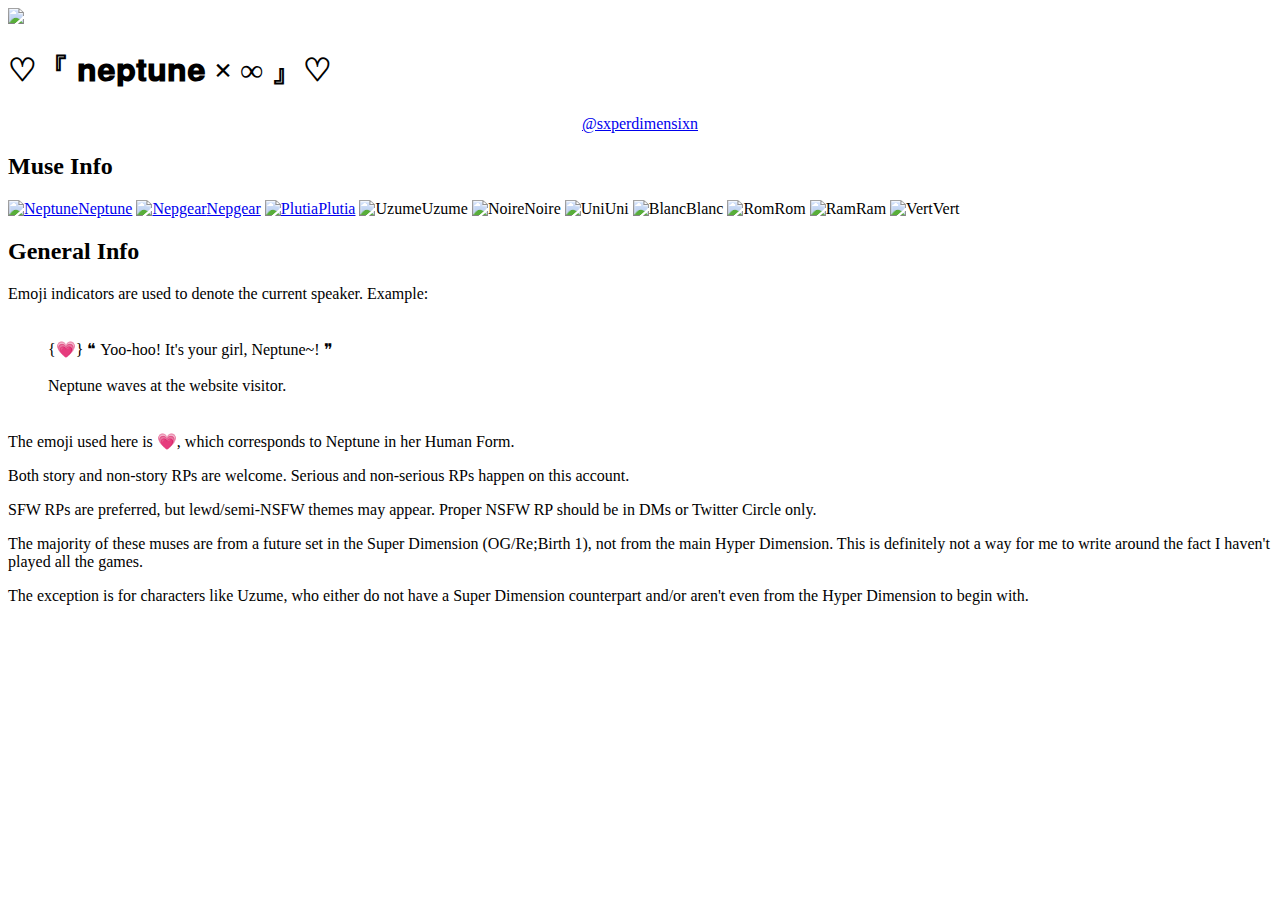
==== index.html @ 05b67f5f "Added info about NEXT Purple" ====
<!DOCTYPE html>
<html>
    <head>
        <meta name="viewport" content="width=device-width, initial-scale=1" />
        <title>♡『 𝐧𝐞𝐩𝐭𝐮𝐧𝐞 × ∞ 』♡</title>
        <link rel="stylesheet" href="style.css">
    </head>
    <body>
        <img class="pfp" src="https://pbs.twimg.com/profile_images/1629533262279213057/iQdub01k_400x400.png">
        <h1>♡『 𝐧𝐞𝐩𝐭𝐮𝐧𝐞 × ∞ 』♡</h1>
        <p align="center"><a href="https://twitter.com/sxperdimensixn">@sxperdimensixn</a></p>
        <h2>Muse Info</h2>
        <a href="neptune.html" class="muse-link"><img src="neptune.webp" alt="Neptune">Neptune</a>
        <a href="nepgear.html" class="muse-link"><img src="nepgear.webp" alt="Nepgear">Nepgear</a>
        <a href="plutia.html" class="muse-link"><img src="plutia.jpg" alt="Plutia">Plutia</a>
        <a class="muse-link"><img src="uzume.webp" alt="Uzume">Uzume</a>
        <a class="muse-link"><img src="noire.webp" alt="Noire">Noire</a>
        <a class="muse-link"><img src="uni.webp" alt="Uni">Uni</a>
        <a class="muse-link"><img src="blanc.webp" alt="Blanc">Blanc</a>
        <a class="muse-link"><img src="rom.webp" alt="Rom">Rom</a>
        <a class="muse-link"><img src="ram.webp" alt="Ram">Ram</a>
        <a class="muse-link"><img src="vert.webp" alt="Vert">Vert</a>
        <h2>General Info</h2>
        <p>Emoji indicators are used to denote the current speaker. Example:</p>
        <blockquote>
            ㅤ<br>
            {💗} ❝ Yoo-hoo! It's your girl, Neptune~! ❞<br>
            <br>
            Neptune waves at the website visitor.<br>
            ㅤ
        </blockquote>
        <p>The emoji used here is 💗, which corresponds to Neptune in her Human Form.</p>
        <p>Both story and non-story RPs are welcome. Serious and non-serious RPs happen on this account.</p> 
        <p>SFW RPs are preferred, but lewd/semi-NSFW themes may appear. Proper NSFW RP should be in DMs or Twitter Circle only.</p> 
        <p>The majority of these muses are from a future set in the Super Dimension (OG/Re;Birth 1), not from the main Hyper Dimension. This is definitely not a way for me to write around the fact I haven't played all the games.</p>
        <p>The exception is for characters like Uzume, who either do not have a Super Dimension counterpart and/or aren't even from the Hyper Dimension to begin with.</p>
    </body>
</html>
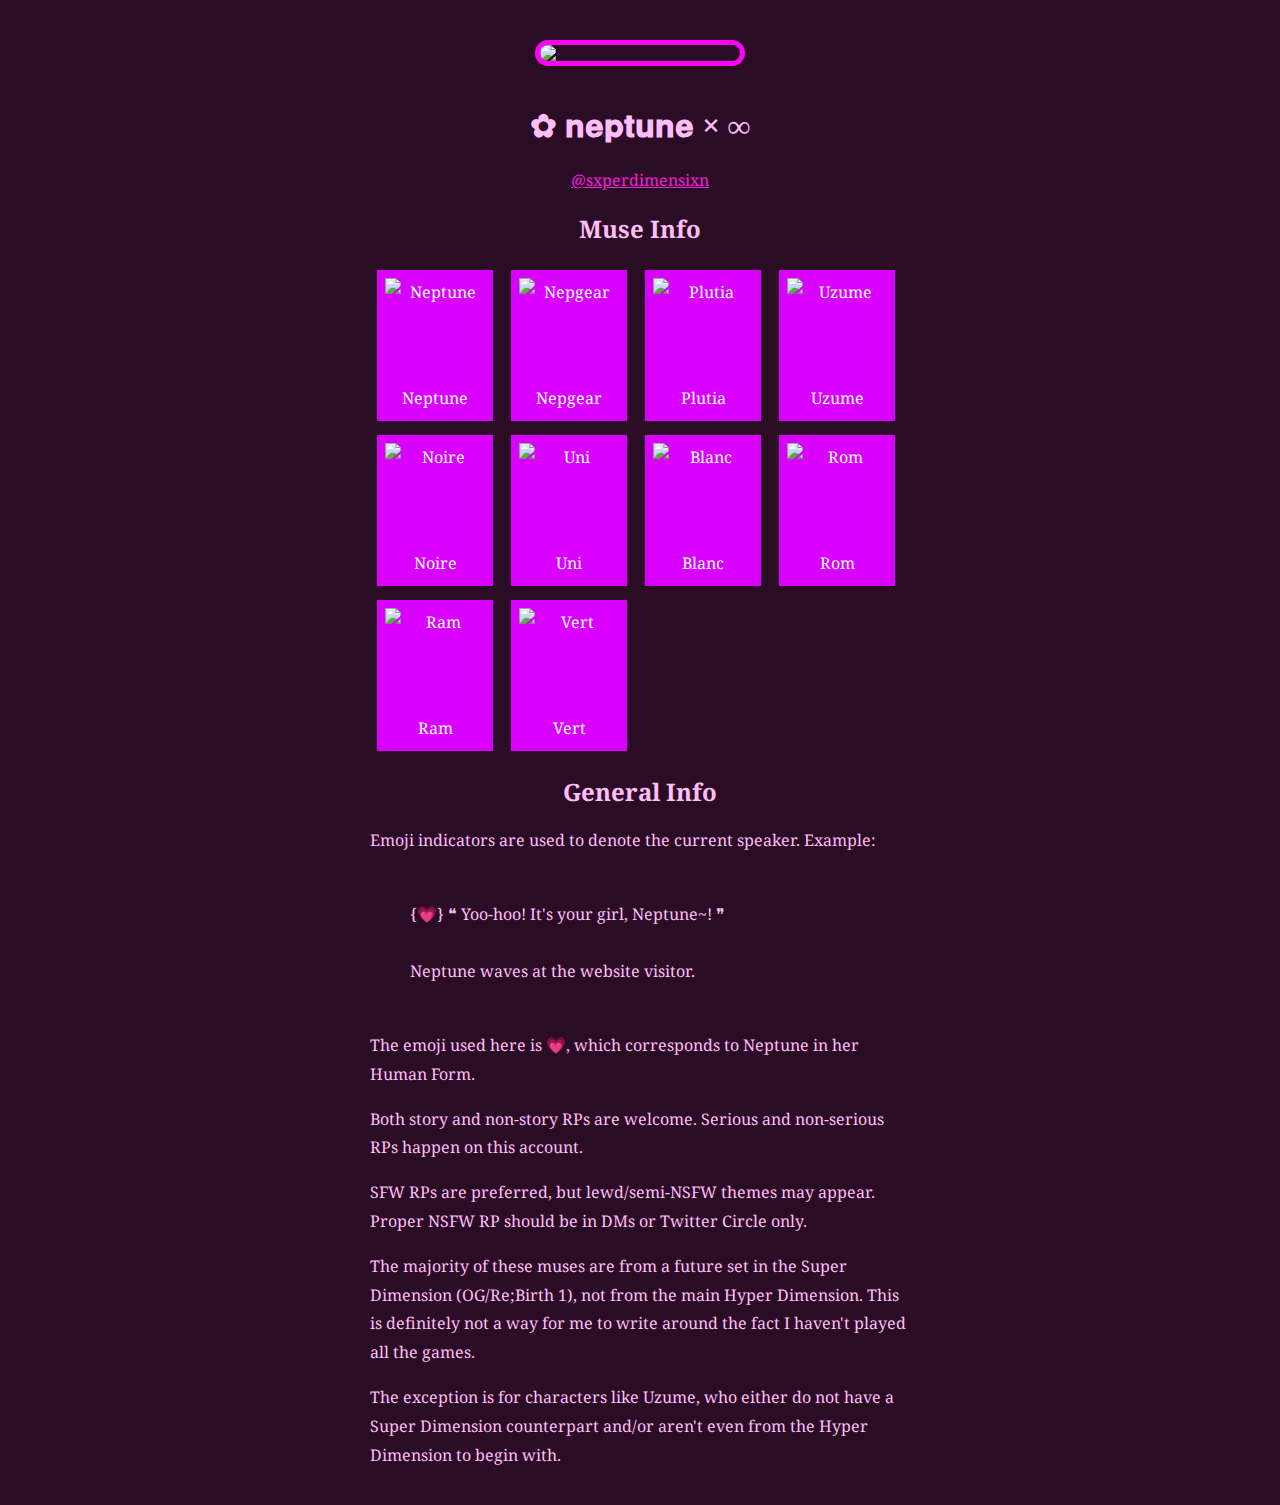
==== commit 0195761c: "Updated icon and CSS" ====
--- a/index.html
+++ b/index.html
@@ -2,12 +2,12 @@
 <html>
     <head>
         <meta name="viewport" content="width=device-width, initial-scale=1" />
-        <title>♡『 𝐧𝐞𝐩𝐭𝐮𝐧𝐞 × ∞ 』♡</title>
+        <title>✿ 𝐧𝐞𝐩𝐭𝐮𝐧𝐞 × ∞</title>
         <link rel="stylesheet" href="style.css">
     </head>
     <body>
         <img class="pfp" src="https://pbs.twimg.com/profile_images/1629533262279213057/iQdub01k_400x400.png">
-        <h1>♡『 𝐧𝐞𝐩𝐭𝐮𝐧𝐞 × ∞ 』♡</h1>
+        <h1>✿ 𝐧𝐞𝐩𝐭𝐮𝐧𝐞 × ∞</h1>
         <p align="center"><a href="https://twitter.com/sxperdimensixn">@sxperdimensixn</a></p>
         <h2>Muse Info</h2>
         <a href="neptune.html" class="muse-link"><img src="neptune.webp" alt="Neptune">Neptune</a>
--- a/style.css
+++ b/style.css
@@ -0,0 +1,71 @@
+@import url('https://fonts.googleapis.com/css2?family=Noto+Serif:ital,wght@0,400;0,700;1,400;1,700&display=swap');
+body {
+    color: #ffbef8;
+    background-color: #2b0c25;
+    margin: auto;
+    padding: 0 15px;
+    max-width: 540px;
+    font-family: 'Noto Serif';
+    line-height: 1.8;
+    padding-bottom: 20px;
+}
+a {
+    color: #f71fde;
+}
+h1, h2, h3, h4 {
+    text-align: center;
+}
+h1, h2 { 
+    line-height: 1.2;
+}
+.pfp {
+    width: 200px;
+    margin: 40px auto;
+    display: block;
+    border-radius: 125px;
+    border: 5px solid #ff00fb;
+}
+.muse-link {
+    color: white;
+    background-color: #d900ff;
+    padding: 8px;
+    margin: 7px;
+    display: inline-block;
+    text-align: center;
+    text-decoration: none;
+    max-width: 120px;
+    transition: background-color .2s;
+}
+.muse-link:hover {
+    background-color: #c115ca;
+}
+.muse-link img {
+    width: 100px;
+    height: 100px;
+    padding-bottom: 6px;
+    display: block;
+}
+
+.full-width {
+    width: 100%;
+    height: 150px;
+    object-fit: cover;
+}
+
+@media (max-width: 562px) {
+    .muse-link {
+        padding: auto;
+        margin: 5% auto;
+        width: 100%;
+        max-width: 95%;
+        display: block;
+    }
+    .muse-link img {
+        width: 100%;
+        max-width: 100%;
+        height: 170px;
+        padding-bottom: 6px;
+        display: block;
+        object-fit: cover;
+    }
+}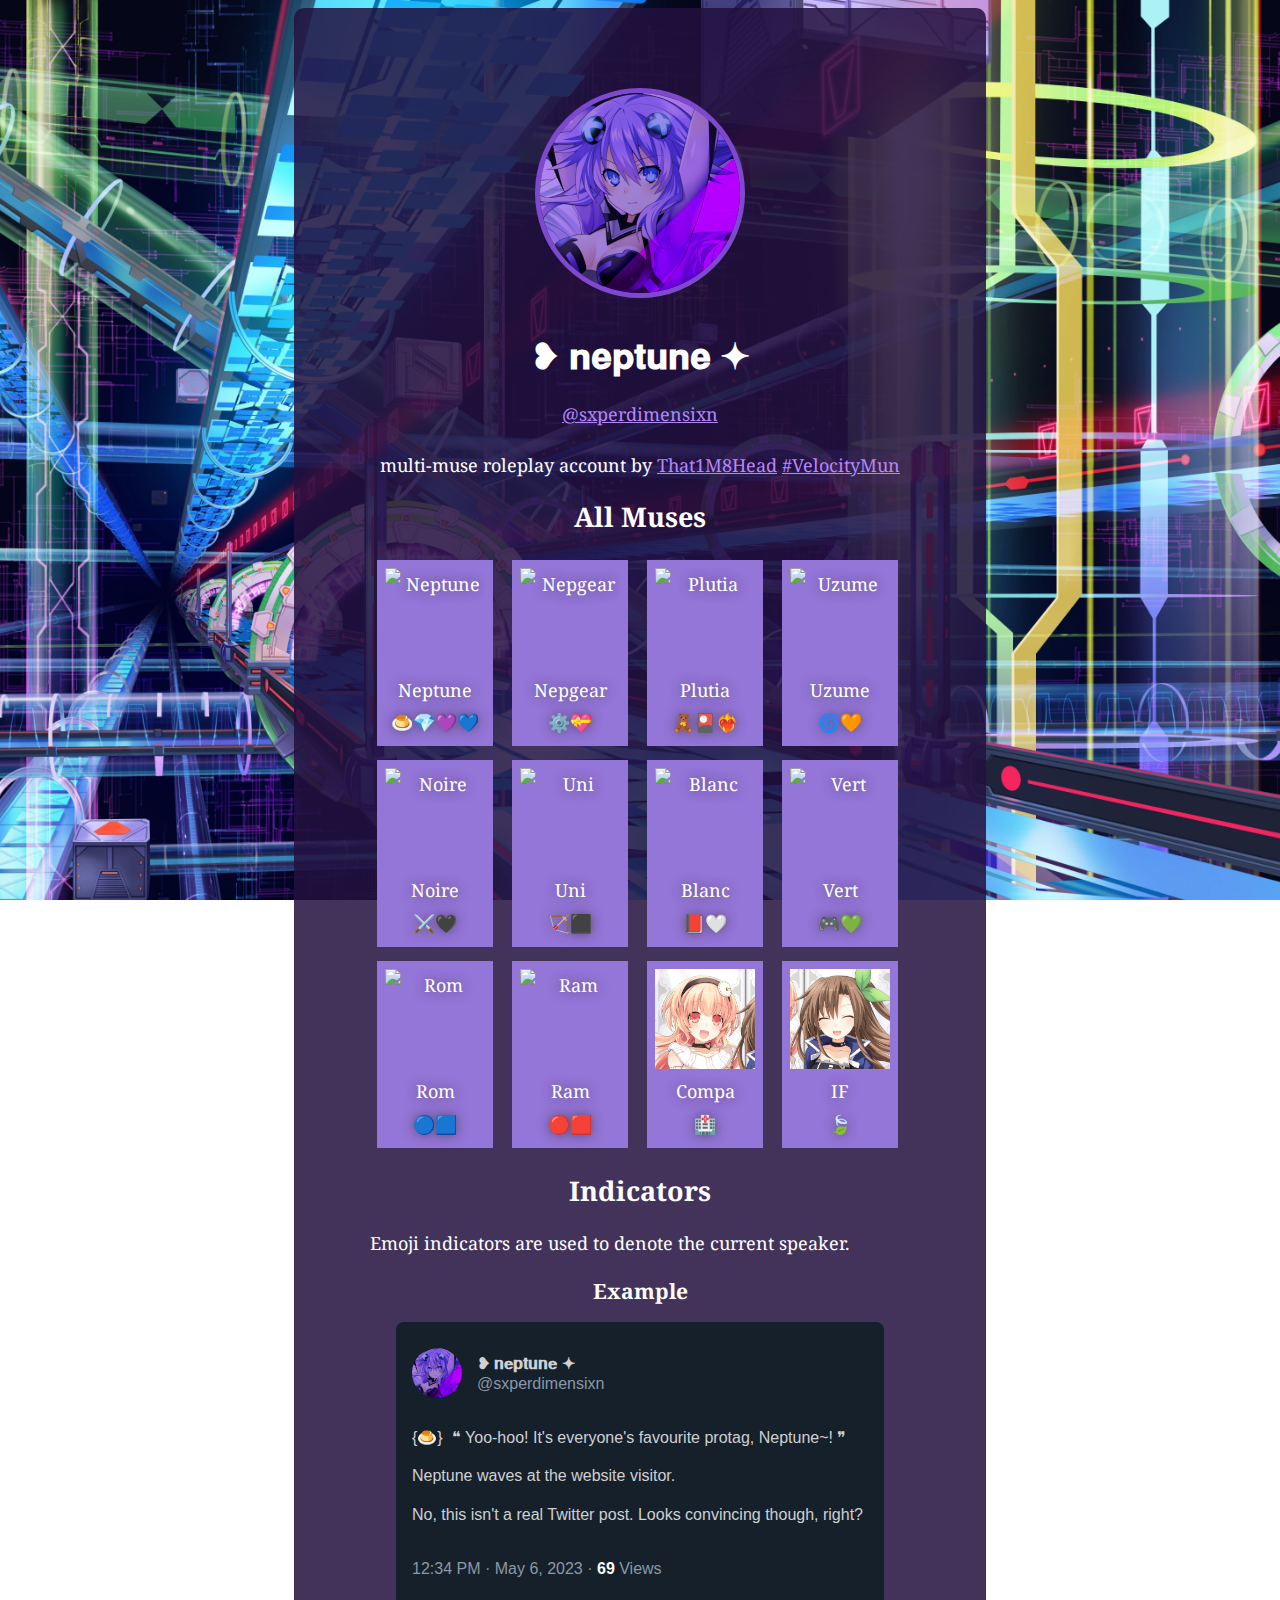
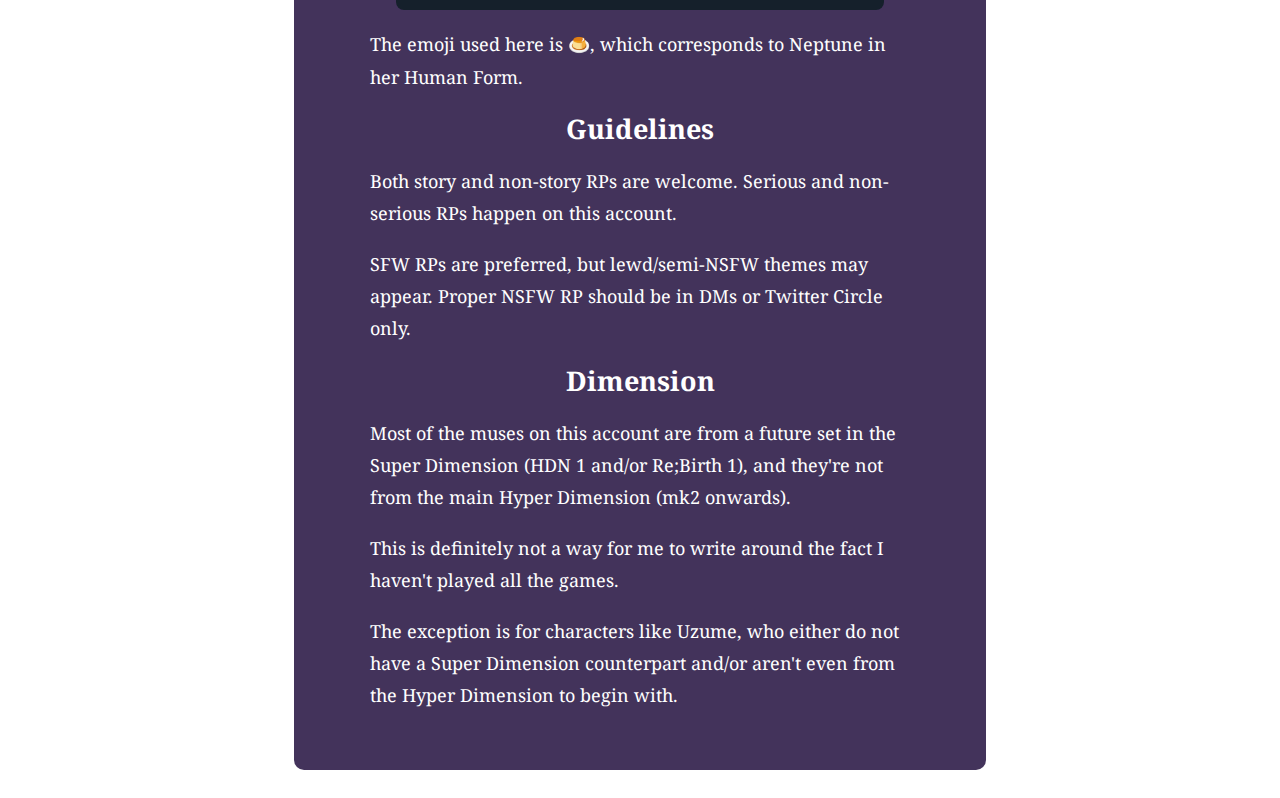
==== commit 270e4460: "Massive CSS styling update" ====
--- a/index.html
+++ b/index.html
@@ -1,38 +1,58 @@
-<!DOCTYPE html>
-<html>
-    <head>
-        <meta name="viewport" content="width=device-width, initial-scale=1" />
-        <title>✿ 𝐧𝐞𝐩𝐭𝐮𝐧𝐞 × ∞</title>
-        <link rel="stylesheet" href="style.css">
-    </head>
-    <body>
-        <img class="pfp" src="https://pbs.twimg.com/profile_images/1629533262279213057/iQdub01k_400x400.png">
-        <h1>✿ 𝐧𝐞𝐩𝐭𝐮𝐧𝐞 × ∞</h1>
-        <p align="center"><a href="https://twitter.com/sxperdimensixn">@sxperdimensixn</a></p>
-        <h2>Muse Info</h2>
-        <a href="neptune.html" class="muse-link"><img src="neptune.webp" alt="Neptune">Neptune</a>
-        <a href="nepgear.html" class="muse-link"><img src="nepgear.webp" alt="Nepgear">Nepgear</a>
-        <a href="plutia.html" class="muse-link"><img src="plutia.jpg" alt="Plutia">Plutia</a>
-        <a class="muse-link"><img src="uzume.webp" alt="Uzume">Uzume</a>
-        <a class="muse-link"><img src="noire.webp" alt="Noire">Noire</a>
-        <a class="muse-link"><img src="uni.webp" alt="Uni">Uni</a>
-        <a class="muse-link"><img src="blanc.webp" alt="Blanc">Blanc</a>
-        <a class="muse-link"><img src="rom.webp" alt="Rom">Rom</a>
-        <a class="muse-link"><img src="ram.webp" alt="Ram">Ram</a>
-        <a class="muse-link"><img src="vert.webp" alt="Vert">Vert</a>
-        <h2>General Info</h2>
-        <p>Emoji indicators are used to denote the current speaker. Example:</p>
-        <blockquote>
-            ㅤ<br>
-            {💗} ❝ Yoo-hoo! It's your girl, Neptune~! ❞<br>
-            <br>
-            Neptune waves at the website visitor.<br>
-            ㅤ
-        </blockquote>
-        <p>The emoji used here is 💗, which corresponds to Neptune in her Human Form.</p>
-        <p>Both story and non-story RPs are welcome. Serious and non-serious RPs happen on this account.</p> 
-        <p>SFW RPs are preferred, but lewd/semi-NSFW themes may appear. Proper NSFW RP should be in DMs or Twitter Circle only.</p> 
-        <p>The majority of these muses are from a future set in the Super Dimension (OG/Re;Birth 1), not from the main Hyper Dimension. This is definitely not a way for me to write around the fact I haven't played all the games.</p>
-        <p>The exception is for characters like Uzume, who either do not have a Super Dimension counterpart and/or aren't even from the Hyper Dimension to begin with.</p>
-    </body>
+<!DOCTYPE html>
+<html>
+    <head>
+        <meta name="viewport" content="width=device-width, initial-scale=1" />
+        <title>❥ 𝐧𝐞𝐩𝐭𝐮𝐧𝐞 ✦</title>
+        <link rel="stylesheet" href="style.css">
+        <link rel="icon" href="sxperdimensixn.png">
+    </head>
+    <body>
+        <div class="content">
+            <img class="pfp" src="sxperdimensixn.png">
+            <h1>❥ 𝐧𝐞𝐩𝐭𝐮𝐧𝐞 ✦</h1>
+            <p align="center"><a href="https://twitter.com/sxperdimensixn">@sxperdimensixn</a></p>
+            <p align="center">multi-muse roleplay account by <a href="https://that1m8head.github.io">That1M8Head</a> <a href="https://twitter.com/search?q=%23VelocityMun&src=hashtag_click">#VelocityMun</a></p>
+            <h2>All Muses</h2>
+            <a href="neptune.html" class="muse-link"><img src="neptune.webp" alt="Neptune">Neptune<br>🍮💎💜💙</a>
+            <a href="nepgear.html" class="muse-link"><img src="nepgear.webp" alt="Nepgear">Nepgear<br>⚙️💝</a>
+            <a href="plutia.html" class="muse-link"><img src="plutia.jpg" alt="Plutia">Plutia<br>🧸🎴❤️‍🔥</a>
+            <a class="muse-link"><img src="uzume.webp" alt="Uzume">Uzume<br>🌀🧡</a>
+            <a class="muse-link"><img src="noire.webp" alt="Noire">Noire<br>⚔️🖤</a>
+            <a class="muse-link"><img src="uni.webp" alt="Uni">Uni<br>🏹⬛</a>
+            <a class="muse-link"><img src="blanc.webp" alt="Blanc">Blanc<br>📕🤍</a>
+            <a class="muse-link"><img src="vert.webp" alt="Vert">Vert<br>🎮💚</a>
+            <a class="muse-link"><img src="rom.webp" alt="Rom">Rom<br>🔵🟦</a>
+            <a class="muse-link"><img src="ram.webp" alt="Ram">Ram<br>🔴🟥</a>
+            <a class="muse-link"><img src="compa.webp" alt="Compa">Compa<br>🏥</a>
+            <a class="muse-link"><img src="iffy.webp" alt="IF">IF<br>🍃</a>
+            <h2>Indicators</h2>
+            <p>Emoji indicators are used to denote the current speaker.</p>
+            <h3>Example</h3>
+            <blockquote class="example">
+                <img src="sxperdimensixn.png" style="float:left; width: 50px; vertical-align: middle; margin: 10px 15px 10px 0; border-radius: 100%; ">
+                <p>
+                    <span style="font-weight: bold;">❥ 𝐧𝐞𝐩𝐭𝐮𝐧𝐞 ✦</span><br>
+                    <span style="color:#8B98A5">@sxperdimensixn</span>
+                </p>
+                <p>
+                    ㅤ<br>
+                    {🍮}&nbsp;&nbsp;❝ Yoo-hoo! It's everyone's favourite protag, Neptune~! ❞<br>
+                    <br>
+                    Neptune waves at the website visitor.<br>
+                    <br>
+                    No, this isn't a real Twitter post. Looks convincing though, right?<br>
+                    ㅤ
+                </p>
+                <p id="datetime">12:34 PM · May 6, 2023 · <span>69</span> Views</p>
+            </blockquote>
+            <p>The emoji used here is 🍮, which corresponds to Neptune in her Human Form.</p>
+            <h2>Guidelines</h2>
+            <p>Both story and non-story RPs are welcome. Serious and non-serious RPs happen on this account.</p> 
+            <p>SFW RPs are preferred, but lewd/semi-NSFW themes may appear. Proper NSFW RP should be in DMs or Twitter Circle only.</p>
+            <h2>Dimension</h2>
+            <p>Most of the muses on this account are from a future set in the Super Dimension (HDN 1 and/or Re;Birth 1), and they're not from the main Hyper Dimension (mk2 onwards).</p>
+            <p>This is definitely not a way for me to write around the fact I haven't played all the games.</p>
+            <p>The exception is for characters like Uzume, who either do not have a Super Dimension counterpart and/or aren't even from the Hyper Dimension to begin with.</p>
+        </div>
+    </body>
 </html>--- a/style.css
+++ b/style.css
@@ -1,71 +1,98 @@
-@import url('https://fonts.googleapis.com/css2?family=Noto+Serif:ital,wght@0,400;0,700;1,400;1,700&display=swap');
-body {
-    color: #ffbef8;
-    background-color: #2b0c25;
-    margin: auto;
-    padding: 0 15px;
-    max-width: 540px;
-    font-family: 'Noto Serif';
-    line-height: 1.8;
-    padding-bottom: 20px;
-}
-a {
-    color: #f71fde;
-}
-h1, h2, h3, h4 {
-    text-align: center;
-}
-h1, h2 { 
-    line-height: 1.2;
-}
-.pfp {
-    width: 200px;
-    margin: 40px auto;
-    display: block;
-    border-radius: 125px;
-    border: 5px solid #ff00fb;
-}
-.muse-link {
-    color: white;
-    background-color: #d900ff;
-    padding: 8px;
-    margin: 7px;
-    display: inline-block;
-    text-align: center;
-    text-decoration: none;
-    max-width: 120px;
-    transition: background-color .2s;
-}
-.muse-link:hover {
-    background-color: #c115ca;
-}
-.muse-link img {
-    width: 100px;
-    height: 100px;
-    padding-bottom: 6px;
-    display: block;
-}
-
-.full-width {
-    width: 100%;
-    height: 150px;
-    object-fit: cover;
-}
-
-@media (max-width: 562px) {
-    .muse-link {
-        padding: auto;
-        margin: 5% auto;
-        width: 100%;
-        max-width: 95%;
-        display: block;
-    }
-    .muse-link img {
-        width: 100%;
-        max-width: 100%;
-        height: 170px;
-        padding-bottom: 6px;
-        display: block;
-        object-fit: cover;
-    }
+@import url('https://fonts.googleapis.com/css2?family=Noto+Serif:ital,wght@0,400;0,700;1,400;1,700&display=swap');
+body {
+    font-family: 'Noto Serif';
+    font-size: 18px;
+    line-height: 1.8;
+    padding-bottom: 20px;
+    background-image: url("Cyber_Space.PNG.webp");
+    background-attachment: fixed;
+    background-position: center;
+    background-size: cover;
+}
+
+.content {
+    color: #ffffff;
+    background-color: #23103fda;
+    margin: auto;
+    padding: 40px 6%;
+    max-width: 540px;
+    border-radius: 10px;
+}
+
+a {
+    color: #b686ff;
+}
+h1, h2, h3, h4 {
+    text-align: center;
+    line-height: 1;
+}
+.example {
+    font-family: sans-serif;
+    line-height: 1.2;
+    font-size: 16px;
+    color: #CFD0D1;
+    background-color: #15202B;
+    padding: 16px;
+    margin: auto 26px;
+    border-radius: 8px;
+}
+.example #datetime {
+    color: #8B98A5;
+}
+.example #datetime span {
+    color: #f7f9f9;
+    font-weight: bold;
+}
+.pfp {
+    width: 200px;
+    margin: 40px auto;
+    display: block;
+    border-radius: 125px;
+    border: 5px solid #7E49CE;
+}
+.muse-link {
+    color: white;
+    background-color: #9475D8;
+    padding: 8px;
+    margin: 7px;
+    display: inline-block;
+    text-align: center;
+    text-decoration: none;
+    max-width: 120px;
+    transition: background-color .2s;
+    text-shadow: 0px 0px 12px #353535a2;
+}
+.muse-link:hover {
+    background-color: #7835dd;
+}
+.muse-link img {
+    width: 100px;
+    height: 100px;
+    padding-bottom: 6px;
+    display: block;
+}
+
+.full-width {
+    width: 100%;
+    height: 150px;
+    object-fit: cover;
+    border-radius: 25px;
+}
+
+@media (max-width: 622px) {
+    .muse-link {
+        padding: auto;
+        margin: 5% auto;
+        width: 100%;
+        max-width: 95%;
+        display: block;
+    }
+    .muse-link img {
+        width: 100%;
+        max-width: 100%;
+        height: 170px;
+        padding-bottom: 6px;
+        display: block;
+        object-fit: cover;
+    }
 }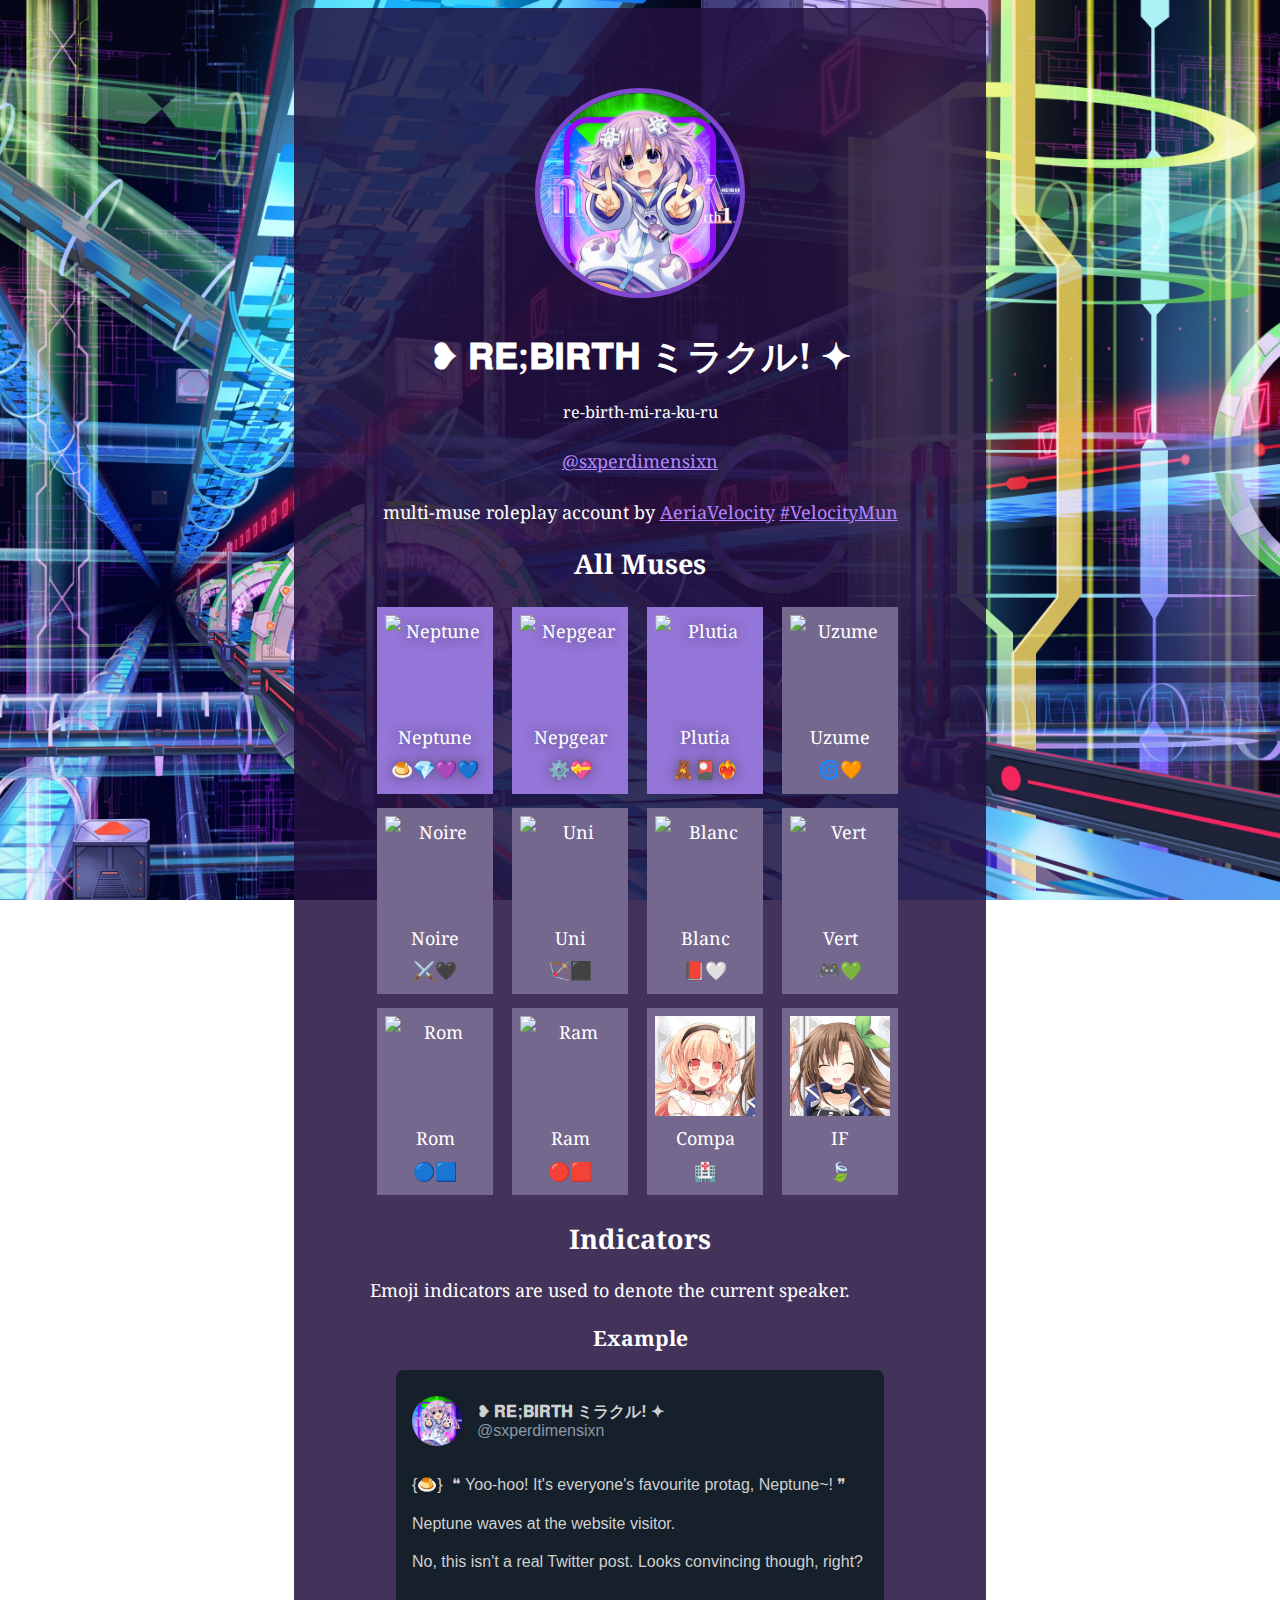
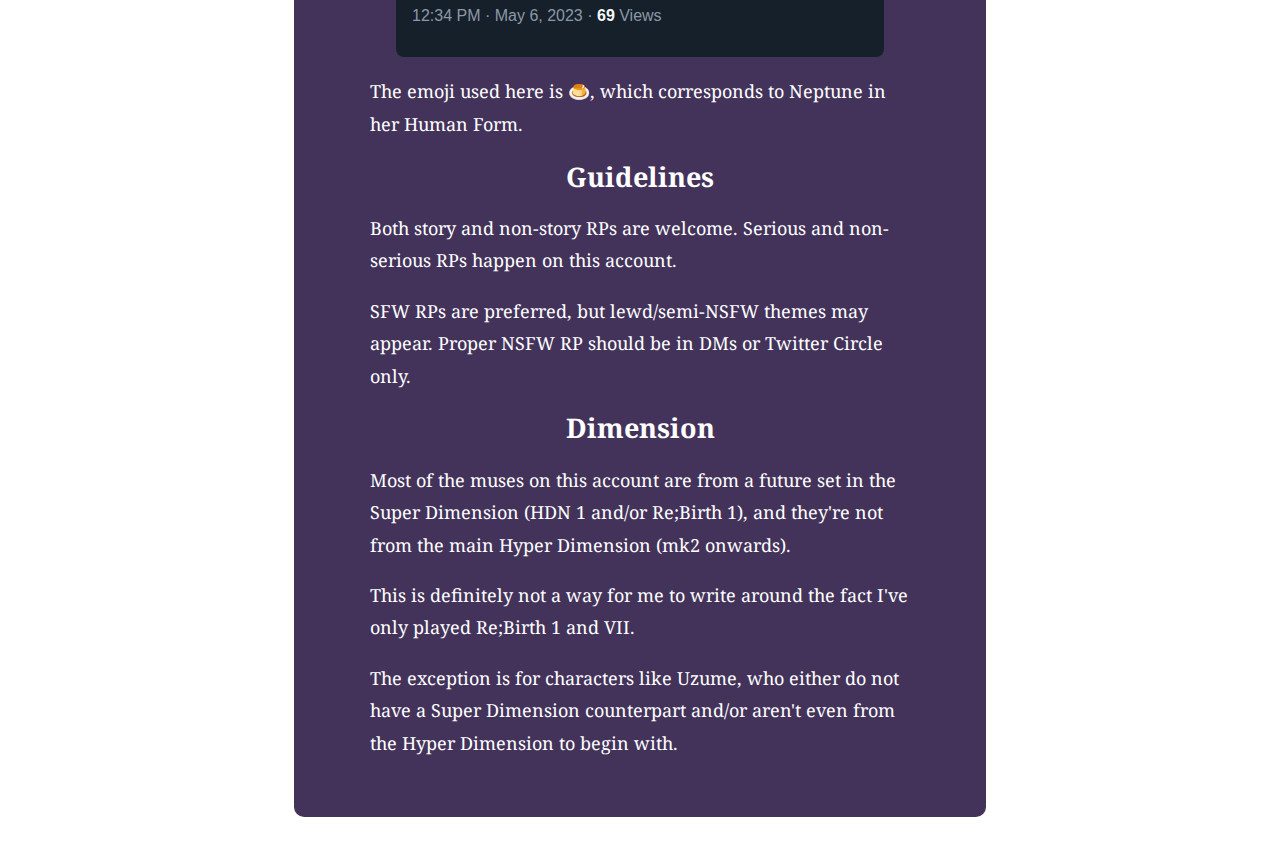
==== commit ca48ab9a: "Updated stuffs" ====
--- a/index.html
+++ b/index.html
@@ -2,36 +2,44 @@
 <html>
     <head>
         <meta name="viewport" content="width=device-width, initial-scale=1" />
-        <title>❥ 𝐧𝐞𝐩𝐭𝐮𝐧𝐞 ✦</title>
+        <meta property="og:title" content="@sxperdimensixn">
+        <meta property="og:description" content="The profile website for a Neptunia roleplay account.">
+        <meta property="og:image" content="http://aeriavelocity.github.io/neptune-profile/preview.png">
+        <meta property="og:url" content="http://aeriavelocity.github.io/neptune-profile/">
+        <meta property="og:type" content="website">
+        <meta property="og:site_name" content="@sxperdimensixn Online Profile">
+        <meta property="og:locale" content="en_GB">
+        <title>❥ 𝐑𝐄;𝐁𝐈𝐑𝐓𝐇 ミラクル! ✦</title>
         <link rel="stylesheet" href="style.css">
-        <link rel="icon" href="sxperdimensixn.png">
+        <link rel="icon" href="sxperdimensixn.jpg">
     </head>
     <body>
         <div class="content">
-            <img class="pfp" src="sxperdimensixn.png">
-            <h1>❥ 𝐧𝐞𝐩𝐭𝐮𝐧𝐞 ✦</h1>
+            <img class="pfp" src="sxperdimensixn.jpg">
+            <h1>❥ 𝐑𝐄;𝐁𝐈𝐑𝐓𝐇 ミラクル! ✦</h1>
+            <p align="center" style="font-size: 90%">re-birth-mi-ra-ku-ru</p>
             <p align="center"><a href="https://twitter.com/sxperdimensixn">@sxperdimensixn</a></p>
-            <p align="center">multi-muse roleplay account by <a href="https://that1m8head.github.io">That1M8Head</a> <a href="https://twitter.com/search?q=%23VelocityMun&src=hashtag_click">#VelocityMun</a></p>
+            <p align="center">multi-muse roleplay account by <a href="https://aeriavelocity.github.io">AeriaVelocity</a> <a href="https://twitter.com/search?q=%23VelocityMun&src=hashtag_click">#VelocityMun</a></p>
             <h2>All Muses</h2>
             <a href="neptune.html" class="muse-link"><img src="neptune.webp" alt="Neptune">Neptune<br>🍮💎💜💙</a>
             <a href="nepgear.html" class="muse-link"><img src="nepgear.webp" alt="Nepgear">Nepgear<br>⚙️💝</a>
             <a href="plutia.html" class="muse-link"><img src="plutia.jpg" alt="Plutia">Plutia<br>🧸🎴❤️‍🔥</a>
-            <a class="muse-link"><img src="uzume.webp" alt="Uzume">Uzume<br>🌀🧡</a>
-            <a class="muse-link"><img src="noire.webp" alt="Noire">Noire<br>⚔️🖤</a>
-            <a class="muse-link"><img src="uni.webp" alt="Uni">Uni<br>🏹⬛</a>
-            <a class="muse-link"><img src="blanc.webp" alt="Blanc">Blanc<br>📕🤍</a>
-            <a class="muse-link"><img src="vert.webp" alt="Vert">Vert<br>🎮💚</a>
-            <a class="muse-link"><img src="rom.webp" alt="Rom">Rom<br>🔵🟦</a>
-            <a class="muse-link"><img src="ram.webp" alt="Ram">Ram<br>🔴🟥</a>
-            <a class="muse-link"><img src="compa.webp" alt="Compa">Compa<br>🏥</a>
-            <a class="muse-link"><img src="iffy.webp" alt="IF">IF<br>🍃</a>
+            <a class="muse-link-inactive"><img src="uzume.webp" alt="Uzume">Uzume<br>🌀🧡</a>
+            <a class="muse-link-inactive"><img src="noire.webp" alt="Noire">Noire<br>⚔️🖤</a>
+            <a class="muse-link-inactive"><img src="uni.webp" alt="Uni">Uni<br>🏹⬛</a>
+            <a class="muse-link-inactive"><img src="blanc.webp" alt="Blanc">Blanc<br>📕🤍</a>
+            <a class="muse-link-inactive"><img src="vert.webp" alt="Vert">Vert<br>🎮💚</a>
+            <a class="muse-link-inactive"><img src="rom.webp" alt="Rom">Rom<br>🔵🟦</a>
+            <a class="muse-link-inactive"><img src="ram.webp" alt="Ram">Ram<br>🔴🟥</a>
+            <a class="muse-link-inactive"><img src="compa.webp" alt="Compa">Compa<br>🏥</a>
+            <a class="muse-link-inactive"><img src="iffy.webp" alt="IF">IF<br>🍃</a>
             <h2>Indicators</h2>
             <p>Emoji indicators are used to denote the current speaker.</p>
             <h3>Example</h3>
             <blockquote class="example">
-                <img src="sxperdimensixn.png" style="float:left; width: 50px; vertical-align: middle; margin: 10px 15px 10px 0; border-radius: 100%; ">
+                <img src="sxperdimensixn.jpg" style="float:left; width: 50px; vertical-align: middle; margin: 10px 15px 10px 0; border-radius: 100%; ">
                 <p>
-                    <span style="font-weight: bold;">❥ 𝐧𝐞𝐩𝐭𝐮𝐧𝐞 ✦</span><br>
+                    <span style="font-weight: bold;"> ❥ 𝐑𝐄;𝐁𝐈𝐑𝐓𝐇 ミラクル! ✦</span><br>
                     <span style="color:#8B98A5">@sxperdimensixn</span>
                 </p>
                 <p>
@@ -51,7 +59,7 @@
             <p>SFW RPs are preferred, but lewd/semi-NSFW themes may appear. Proper NSFW RP should be in DMs or Twitter Circle only.</p>
             <h2>Dimension</h2>
             <p>Most of the muses on this account are from a future set in the Super Dimension (HDN 1 and/or Re;Birth 1), and they're not from the main Hyper Dimension (mk2 onwards).</p>
-            <p>This is definitely not a way for me to write around the fact I haven't played all the games.</p>
+            <p>This is definitely not a way for me to write around the fact I've only played Re;Birth 1 and VII.</p>
             <p>The exception is for characters like Uzume, who either do not have a Super Dimension counterpart and/or aren't even from the Hyper Dimension to begin with.</p>
         </div>
     </body>
--- a/style.css
+++ b/style.css
@@ -65,7 +65,17 @@
 .muse-link:hover {
     background-color: #7835dd;
 }
-.muse-link img {
+.muse-link-inactive {
+    color: white;
+    background-color: #75688f;
+    padding: 8px;
+    margin: 7px;
+    display: inline-block;
+    text-align: center;
+    text-decoration: none;
+    max-width: 120px;
+}
+.muse-link img, .muse-link-inactive img {
     width: 100px;
     height: 100px;
     padding-bottom: 6px;
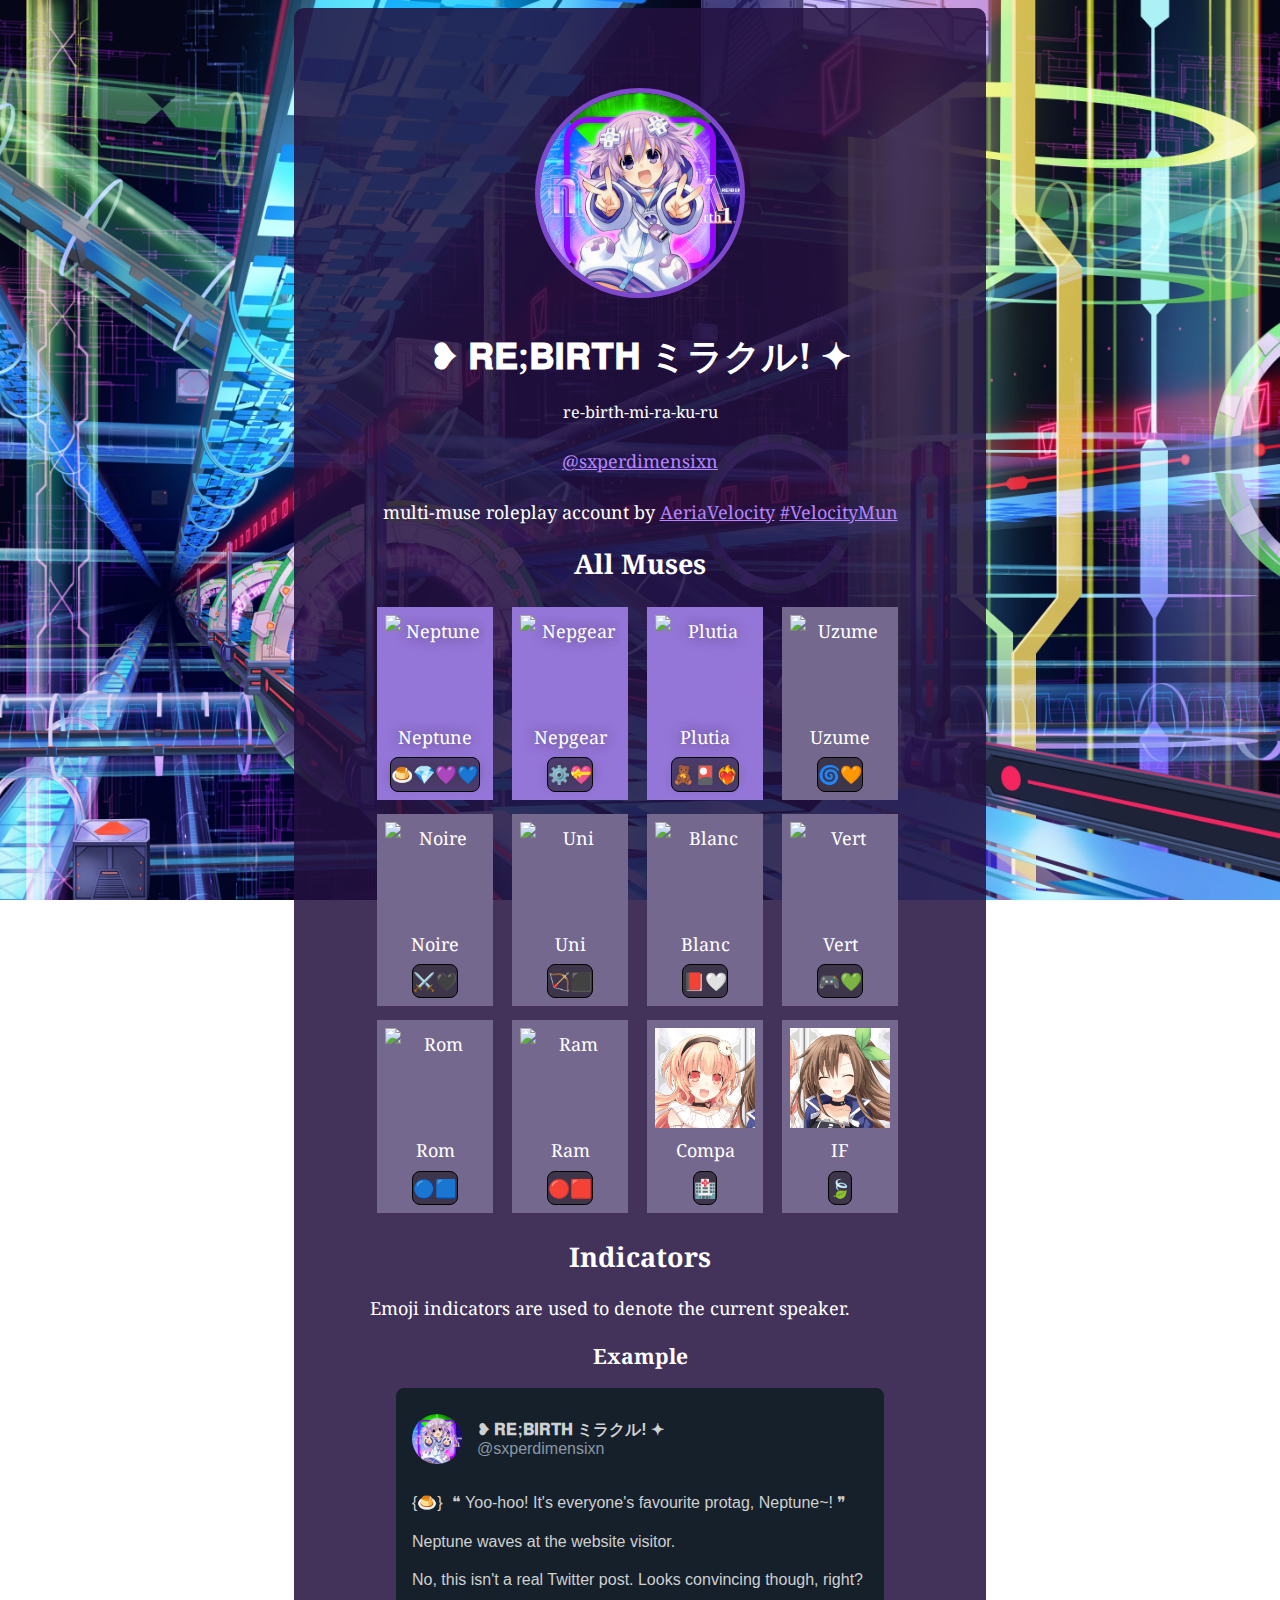
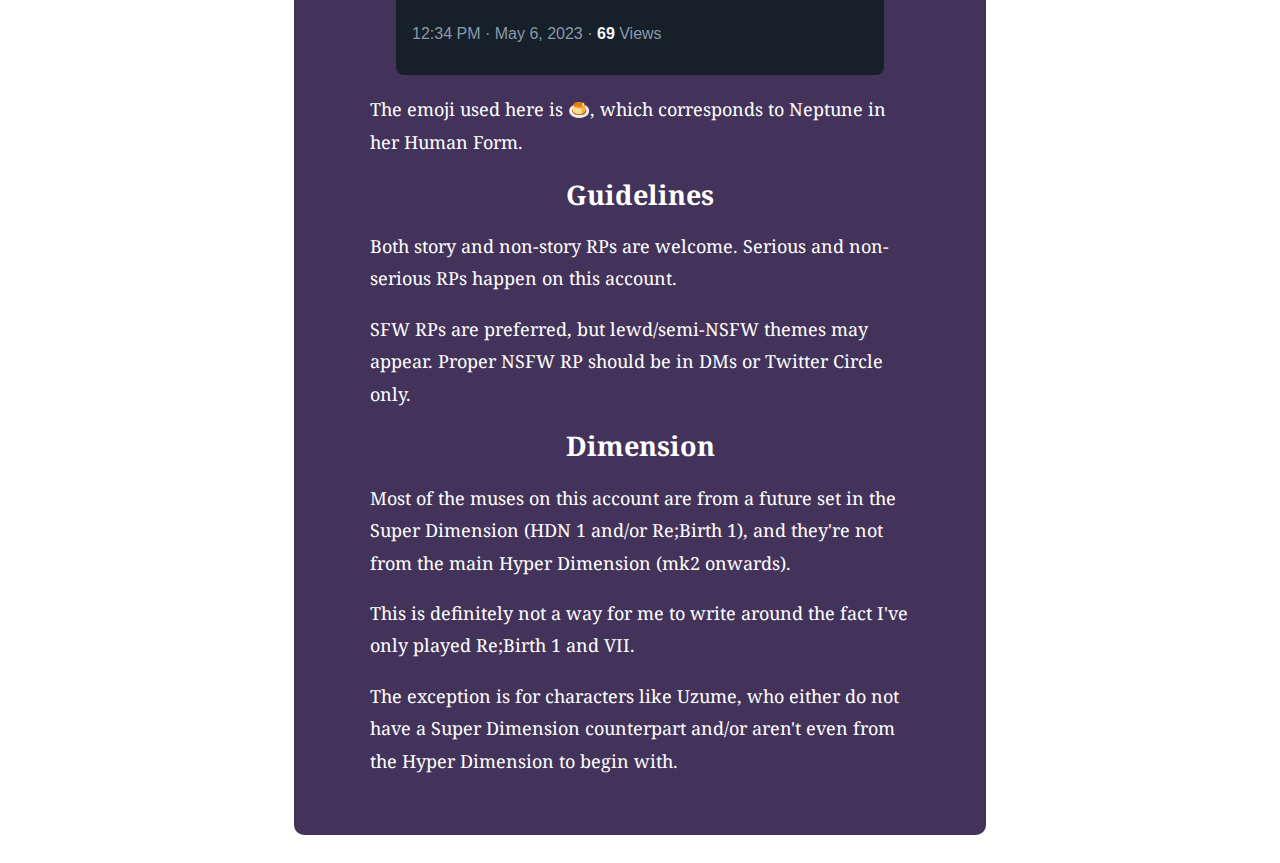
==== commit 23e054fb: "Updated some more stuff" ====
--- a/index.html
+++ b/index.html
@@ -21,18 +21,18 @@
             <p align="center"><a href="https://twitter.com/sxperdimensixn">@sxperdimensixn</a></p>
             <p align="center">multi-muse roleplay account by <a href="https://aeriavelocity.github.io">AeriaVelocity</a> <a href="https://twitter.com/search?q=%23VelocityMun&src=hashtag_click">#VelocityMun</a></p>
             <h2>All Muses</h2>
-            <a href="neptune.html" class="muse-link"><img src="neptune.webp" alt="Neptune">Neptune<br>🍮💎💜💙</a>
-            <a href="nepgear.html" class="muse-link"><img src="nepgear.webp" alt="Nepgear">Nepgear<br>⚙️💝</a>
-            <a href="plutia.html" class="muse-link"><img src="plutia.jpg" alt="Plutia">Plutia<br>🧸🎴❤️‍🔥</a>
-            <a class="muse-link-inactive"><img src="uzume.webp" alt="Uzume">Uzume<br>🌀🧡</a>
-            <a class="muse-link-inactive"><img src="noire.webp" alt="Noire">Noire<br>⚔️🖤</a>
-            <a class="muse-link-inactive"><img src="uni.webp" alt="Uni">Uni<br>🏹⬛</a>
-            <a class="muse-link-inactive"><img src="blanc.webp" alt="Blanc">Blanc<br>📕🤍</a>
-            <a class="muse-link-inactive"><img src="vert.webp" alt="Vert">Vert<br>🎮💚</a>
-            <a class="muse-link-inactive"><img src="rom.webp" alt="Rom">Rom<br>🔵🟦</a>
-            <a class="muse-link-inactive"><img src="ram.webp" alt="Ram">Ram<br>🔴🟥</a>
-            <a class="muse-link-inactive"><img src="compa.webp" alt="Compa">Compa<br>🏥</a>
-            <a class="muse-link-inactive"><img src="iffy.webp" alt="IF">IF<br>🍃</a>
+            <a href="neptune.html" class="muse-link"><img src="neptune.webp" alt="Neptune">Neptune<br><span class="emojis-block">🍮💎💜💙</span></a>
+            <a href="nepgear.html" class="muse-link"><img src="nepgear.webp" alt="Nepgear">Nepgear<br><span class="emojis-block">⚙️💝</span></span></a>
+            <a href="plutia.html" class="muse-link"><img src="plutia.jpg" alt="Plutia">Plutia<br><span class="emojis-block">🧸🎴❤️‍🔥</span></a>
+            <a class="muse-link-inactive"><img src="uzume.webp" alt="Uzume">Uzume<br><span class="emojis-block">🌀🧡</span></a>
+            <a class="muse-link-inactive"><img src="noire.webp" alt="Noire">Noire<br><span class="emojis-block">⚔️🖤</span></a>
+            <a class="muse-link-inactive"><img src="uni.webp" alt="Uni">Uni<br><span class="emojis-block">🏹⬛</span></a>
+            <a class="muse-link-inactive"><img src="blanc.webp" alt="Blanc">Blanc<br><span class="emojis-block">📕🤍</span></a>
+            <a class="muse-link-inactive"><img src="vert.webp" alt="Vert">Vert<br><span class="emojis-block">🎮💚</span></a>
+            <a class="muse-link-inactive"><img src="rom.webp" alt="Rom">Rom<br><span class="emojis-block">🔵🟦</span></a>
+            <a class="muse-link-inactive"><img src="ram.webp" alt="Ram">Ram<br><span class="emojis-block">🔴🟥</span></a>
+            <a class="muse-link-inactive"><img src="compa.webp" alt="Compa">Compa<br><span class="emojis-block">🏥</span></a>
+            <a class="muse-link-inactive"><img src="iffy.webp" alt="IF">IF<br><span class="emojis-block">🍃</span></a>
             <h2>Indicators</h2>
             <p>Emoji indicators are used to denote the current speaker.</p>
             <h3>Example</h3>
--- a/style.css
+++ b/style.css
@@ -81,6 +81,13 @@
     padding-bottom: 6px;
     display: block;
 }
+.emojis-block {
+    display: inline-block;
+    border: 1px solid #000000;
+    background-color: #00000079;
+    border-radius: 8px;
+    margin-top: 4px;
+}
 
 .full-width {
     width: 100%;
